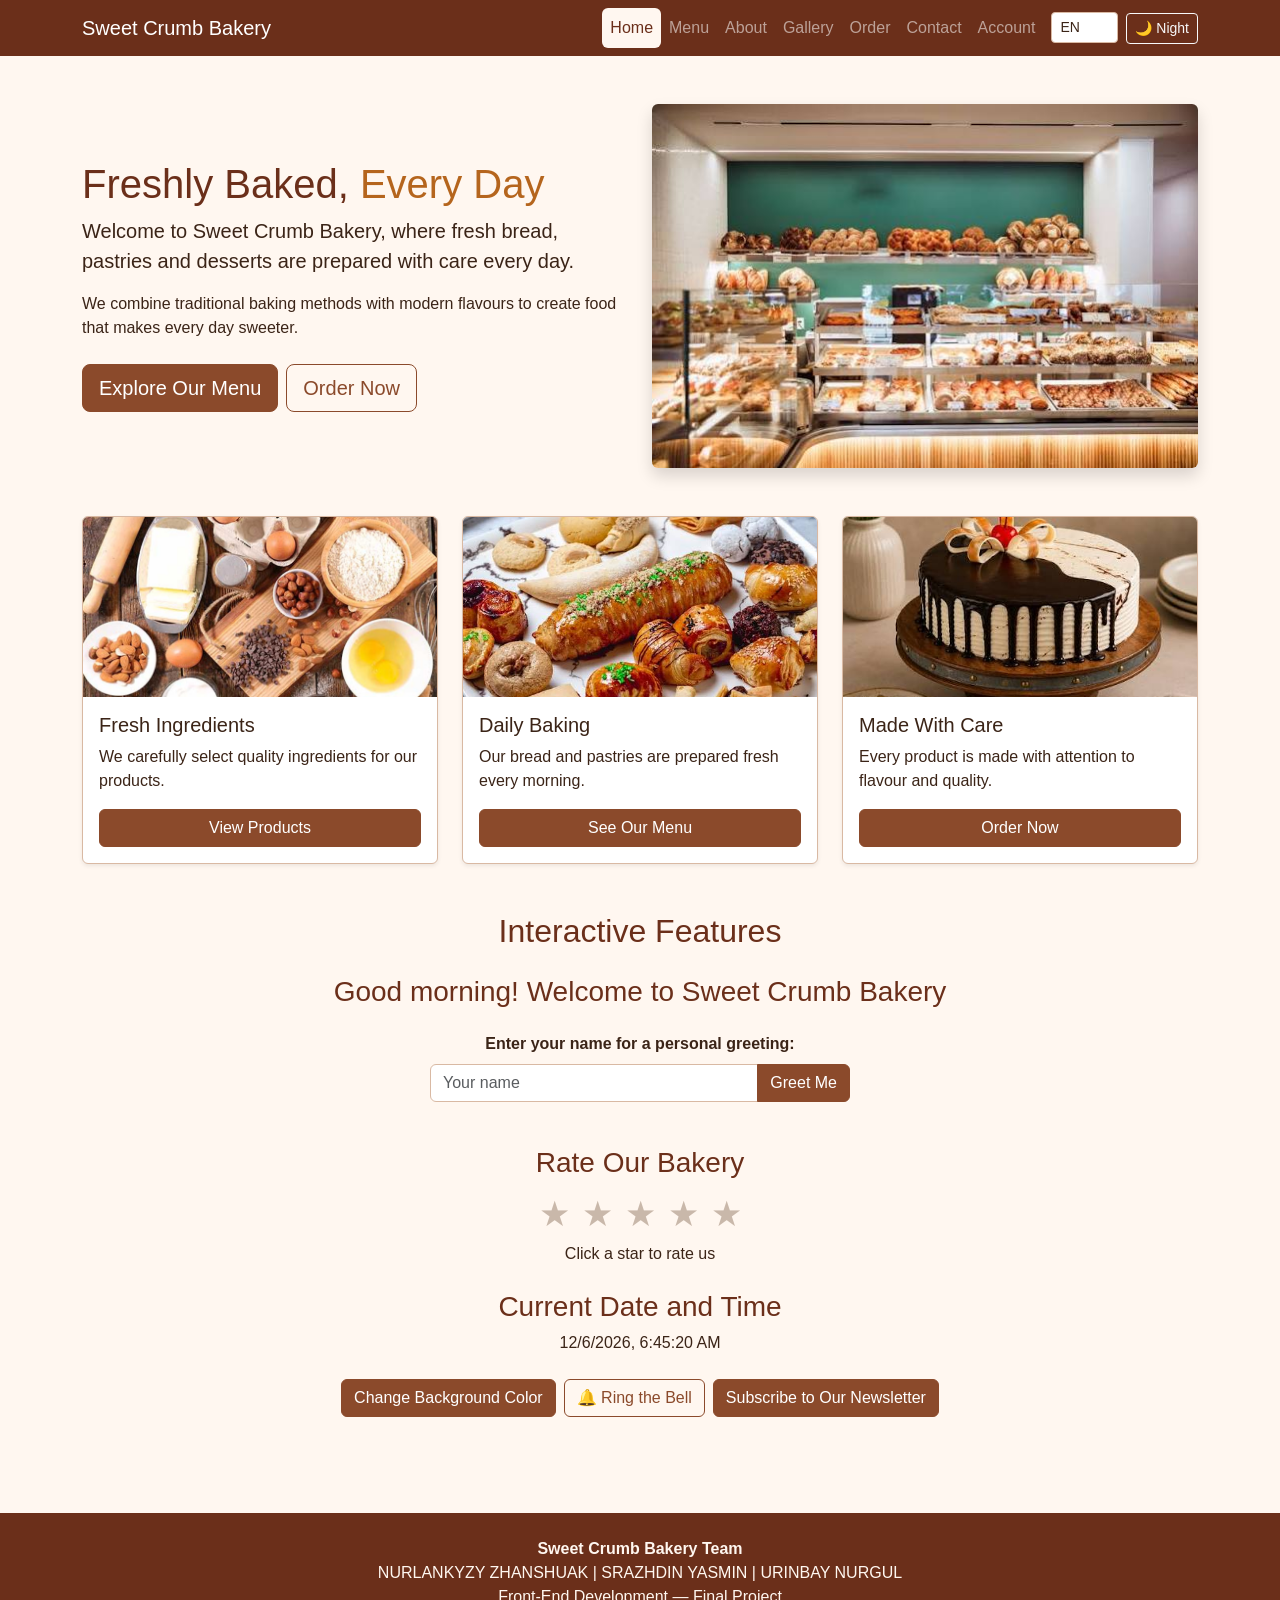
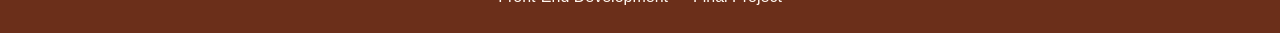
==== index.html @ 8404bae7 "Add home page (yasmin)" ====
<!DOCTYPE html>
<html lang="en">
<head>
<!-- Page created by SRAZHDIN YASMIN -->
<meta charset="UTF-8">
<meta name="viewport" content="width=device-width, initial-scale=1.0">
<title>Sweet Crumb Bakery | Home</title>
<link href="https://cdn.jsdelivr.net/npm/bootstrap@5.3.3/dist/css/bootstrap.min.css" rel="stylesheet">
<link rel="stylesheet" href="css/style.css">
</head>
<body>
<div id="scroll-bar"></div>
<nav class="navbar navbar-expand-lg navbar-dark bakery-navbar">
<div class="container">
<a class="navbar-brand logo" href="index.html">Sweet Crumb Bakery</a>
<button class="navbar-toggler" type="button" data-bs-toggle="collapse" data-bs-target="#mainNavbar" aria-controls="mainNavbar" aria-expanded="false" aria-label="Toggle navigation"><span class="navbar-toggler-icon"></span></button>
<div class="collapse navbar-collapse" id="mainNavbar">
<ul class="navbar-nav ms-auto align-items-lg-center"><li class="nav-item"><a data-t class="nav-link active" href="index.html">Home</a></li><li class="nav-item"><a data-t class="nav-link" href="menu.html">Menu</a></li><li class="nav-item"><a data-t class="nav-link" href="about.html">About</a></li><li class="nav-item"><a data-t class="nav-link" href="gallery.html">Gallery</a></li><li class="nav-item"><a data-t class="nav-link" href="order.html">Order</a></li><li class="nav-item"><a data-t class="nav-link" href="contact.html">Contact</a></li><li class="nav-item"><a data-t class="nav-link" href="auth.html">Account</a></li>
<li class="nav-item ms-lg-2"><select id="lang-select" class="form-select form-select-sm d-inline-block w-auto me-2" aria-label="Language"><option value="en">EN</option><option value="ru">RU</option><option value="kk">KK</option></select><button type="button" id="theme-toggle" class="btn btn-outline-light btn-sm">🌙 Night</button></li>
</ul></div></div></nav>
<main class="container py-5">
<section class="row align-items-center g-4 mb-5">
<div class="col-lg-6"><h1 data-t>Freshly Baked, <span class="highlight">Every Day</span></h1>
<p class="fs-5">Welcome to Sweet Crumb Bakery, where fresh bread, pastries and desserts are prepared with care every day.</p>
<p>We combine traditional baking methods with modern flavours to create food that makes every day sweeter.</p>
<div class="d-flex flex-wrap gap-2 mt-4"><a class="btn btn-primary btn-lg" href="menu.html">Explore Our Menu</a><a class="btn btn-outline-secondary btn-lg" href="order.html">Order Now</a></div></div>
<div class="col-lg-6"><img loading="lazy" src="images/home-page1.jpg" class="img-fluid rounded shadow" alt="Fresh bread and pastries"></div></section>

<div class="row g-4">
<div class="col-12 col-md-6 col-lg-4"><article class="card h-100 shadow-sm"><img loading="lazy" src="images/home-page2.jpg" class="card-img-top" alt="Fresh ingredients"><div class="card-body d-flex flex-column"><h3 class="card-title h5">Fresh Ingredients</h3><p>We carefully select quality ingredients for our products.</p><a class="btn btn-primary mt-auto" href="menu.html">View Products</a></div></article></div>
<div class="col-12 col-md-6 col-lg-4"><article class="card h-100 shadow-sm"><img loading="lazy" src="images/home-page3.jpg" class="card-img-top" alt="Fresh pastries"><div class="card-body d-flex flex-column"><h3 class="card-title h5">Daily Baking</h3><p>Our bread and pastries are prepared fresh every morning.</p><a class="btn btn-primary mt-auto" href="menu.html">See Our Menu</a></div></article></div>
<div class="col-12 col-md-6 col-lg-4"><article class="card h-100 shadow-sm"><img loading="lazy" src="images/home-page4.jpg" class="card-img-top" alt="Bakery cake"><div class="card-body d-flex flex-column"><h3 class="card-title h5">Made With Care</h3><p>Every product is made with attention to flavour and quality.</p><a class="btn btn-primary mt-auto" href="order.html">Order Now</a></div></article></div>
</div><section class="my-5 text-center"><h2 data-t class="mb-4">Interactive Features</h2>
<h3 id="time-greeting">Welcome to Sweet Crumb Bakery</h3>
<form id="greeting-form" class="mx-auto my-4" style="max-width:420px" novalidate>
<label class="form-label fw-bold" for="user-name">Enter your name for a personal greeting:</label>
<div class="input-group"><input type="text" id="user-name" class="form-control" placeholder="Your name" data-rule="required"><button type="submit" class="btn btn-primary">Greet Me</button></div>
<div class="error" aria-live="polite"></div><p id="personal-greeting" class="fw-bold"></p></form>
<h3>Rate Our Bakery</h3>
<div class="rating-stars" role="radiogroup" aria-label="Bakery rating"><button type="button" class="star" data-value="1" aria-label="1 star">★</button><button type="button" class="star" data-value="2" aria-label="2 stars">★</button><button type="button" class="star" data-value="3" aria-label="3 stars">★</button><button type="button" class="star" data-value="4" aria-label="4 stars">★</button><button type="button" class="star" data-value="5" aria-label="5 stars">★</button></div>
<p id="rating-value">Click a star to rate us</p>
<h3 class="mt-4">Current Date and Time</h3><p id="date-time"></p>
<div class="d-flex flex-wrap justify-content-center gap-2 mt-4">
<button type="button" id="color-change-btn" class="btn btn-primary">Change Background Color</button>
<button type="button" id="bell-btn" class="btn btn-outline-secondary">🔔 Ring the Bell</button>
<button type="button" id="open-popup-btn" class="btn btn-primary">Subscribe to Our Newsletter</button></div></section>
<div id="contact-popup" class="contact-popup" hidden><div class="popup-content" role="dialog" aria-modal="true" aria-labelledby="popup-title">
<button type="button" id="close-popup-btn" class="popup-close" aria-label="Close">&times;</button>
<h2 data-t id="popup-title">Join Our Sweet Community!</h2><p>Subscribe for bakery news and special offers.</p>
<form id="popup-form" novalidate><div class="mb-3"><label class="form-label" for="popup-email">Email Address</label><input class="form-control" id="popup-email" name="popup-email" type="text" data-rule="required email"><div class="error" aria-live="polite"></div></div><button type="submit" class="btn btn-primary">Subscribe</button>
<p class="success mt-3" id="popup-success" hidden>Thank you for subscribing!</p></form></div></div>
</main>
<footer><div class="container text-center py-4">
<p><strong>Sweet Crumb Bakery Team</strong></p>
<p>NURLANKYZY ZHANSHUAK | SRAZHDIN YASMIN | URINBAY NURGUL</p>
<p>Front-End Development — Final Project</p></div></footer>
<button type="button" id="to-top" aria-label="Back to top">↑</button><div id="toast-box" class="toast-container position-fixed bottom-0 start-0 p-3"></div>
<script src="https://cdn.jsdelivr.net/npm/bootstrap@5.3.3/dist/js/bootstrap.bundle.min.js"></script>
<script src="js/script.js"></script>
</body>
</html>
---- css/style.css ----
:root {
  --bg: #fff7f0;
  --section: #fbe9dc;
  --text: #3b2417;
  --brown: #6b2f1a;
  --accent: #b5651d;
  --btn: #8b4a2b;
  --card: #fff;
}

[data-theme="dark"] {
  --bg: #1e1511;
  --section: #2a1d17;
  --text: #f5e9df;
  --brown: #3a1f12;
  --accent: #e0924f;
  --btn: #b5651d;
  --card: #2a1d17;
}

body {
  background: var(--bg);
  color: var(--text);
  font-family: Arial, Helvetica, sans-serif;
  transition: background 0.3s, color 0.3s;
  min-height: 100vh;
  display: flex;
  flex-direction: column;
}

h1, h2, h3 {
  color: var(--brown);
}

[data-theme="dark"] h1, [data-theme="dark"] h2, [data-theme="dark"] h3 {
  color: var(--accent);
}

.highlight {
  color: var(--accent);
}

.bakery-navbar {
  background: var(--brown);
}

.nav-link.active {
  background: #fff7f0;
  color: var(--brown) !important;
  border-radius: 6px;
}

.btn-primary {
  background: var(--btn);
  border-color: var(--btn);
  transition: transform 0.2s, box-shadow 0.2s;
}

.btn-primary:hover {
  background: var(--accent);
  border-color: var(--accent);
  transform: scale(1.05);
  box-shadow: 0 4px 10px rgba(0, 0, 0, 0.25);
}

.btn-outline-secondary {
  color: var(--btn);
  border-color: var(--btn);
  transition: transform 0.2s;
}

.btn-outline-secondary:hover {
  background: var(--btn);
  border-color: var(--btn);
  transform: scale(1.05);
}

.card, .form-control, .form-select {
  background: var(--card);
  color: var(--text);
  border-color: #d9b9a3;
}

.form-control:focus, .form-select:focus {
  background: var(--card);
  color: var(--text);
}

.card {
  transition: transform 0.25s, box-shadow 0.25s;
}

.card:hover {
  transform: translateY(-4px);
  box-shadow: 0 8px 18px rgba(0, 0, 0, 0.2);
}

.gallery-img {
  transition: transform 0.3s;
}

.gallery-img:hover {
  transform: scale(1.04);
}

.card-img-top {
  height: 180px;
  object-fit: cover;
}

.error {
  color: #c0392b;
  font-size: 0.9rem;
  min-height: 1.2rem;
}

[data-theme="dark"] .error {
  color: #ff8a7a;
}

.success {
  color: #2e7d32;
  font-weight: bold;
}

[data-theme="dark"] .success {
  color: #8fd694;
}

footer {
  background: var(--brown);
  color: #fff7f0;
  margin-top: auto;
}

footer p {
  margin: 0;
}

.star {
  background: none;
  border: 0;
  font-size: 2.2rem;
  color: #c9b8aa;
  transition: transform 0.2s, color 0.2s;
}

.star:hover {
  transform: scale(1.2);
}

.star.active {
  color: #e6a817;
}

.contact-popup {
  position: fixed;
  inset: 0;
  background: rgba(0, 0, 0, 0.55);
  display: flex;
  align-items: center;
  justify-content: center;
  z-index: 2000;
  padding: 1rem;
}

.contact-popup[hidden] {
  display: none;
}

.popup-content {
  position: relative;
  background: var(--bg);
  color: var(--text);
  padding: 2rem;
  border-radius: 12px;
  max-width: 420px;
  width: 100%;
  text-align: left;
}

.popup-close {
  position: absolute;
  top: 8px;
  right: 14px;
  background: none;
  border: 0;
  font-size: 2rem;
  color: var(--text);
}

#scroll-bar {
  position: fixed;
  top: 0;
  left: 0;
  height: 4px;
  width: 0;
  background: linear-gradient(90deg, var(--accent), #e6a817);
  z-index: 3000;
}

#to-top {
  display: none;
  position: fixed;
  right: 20px;
  bottom: 20px;
  width: 44px;
  height: 44px;
  border: 0;
  border-radius: 50%;
  background: var(--btn);
  color: #fff;
  font-size: 1.3rem;
  transition: transform 0.2s;
  z-index: 1500;
}

#to-top:hover {
  transform: scale(1.1);
}

.faq-item {
  border: 1px solid #d9b9a3;
  border-radius: 8px;
  margin-bottom: 0.6rem;
  overflow: hidden;
  background: var(--card);
}

.faq-q {
  width: 100%;
  text-align: left;
  background: none;
  border: 0;
  padding: 1rem;
  font-weight: bold;
  color: var(--text);
}

.faq-q::after {
  content: "+";
  float: right;
  transition: transform 0.3s;
}

.faq-q.open::after {
  transform: rotate(45deg);
}

.faq-a {
  max-height: 0;
  overflow: hidden;
  transition: max-height 0.35s ease;
  padding: 0 1rem;
}

.counter {
  color: var(--accent);
  font-weight: bold;
}

.badge-cat {
  background: var(--btn);
  color: #fff;
}

.breadcrumb a {
  color: var(--btn);
}

[data-theme="dark"] .breadcrumb a {
  color: var(--accent);
}

.breadcrumb-item.active {
  color: var(--text);
}

#bakeryCarousel {
  max-width: 700px;
  margin: 0 auto;
}

#bakeryCarousel .carousel-item img {
  width: 100%;
  height: 350px;
  object-fit: cover;
}

@media (max-width: 576px) {
  #bakeryCarousel .carousel-item img {
    height: 220px;
  }
}

main {
  flex: 1;
}
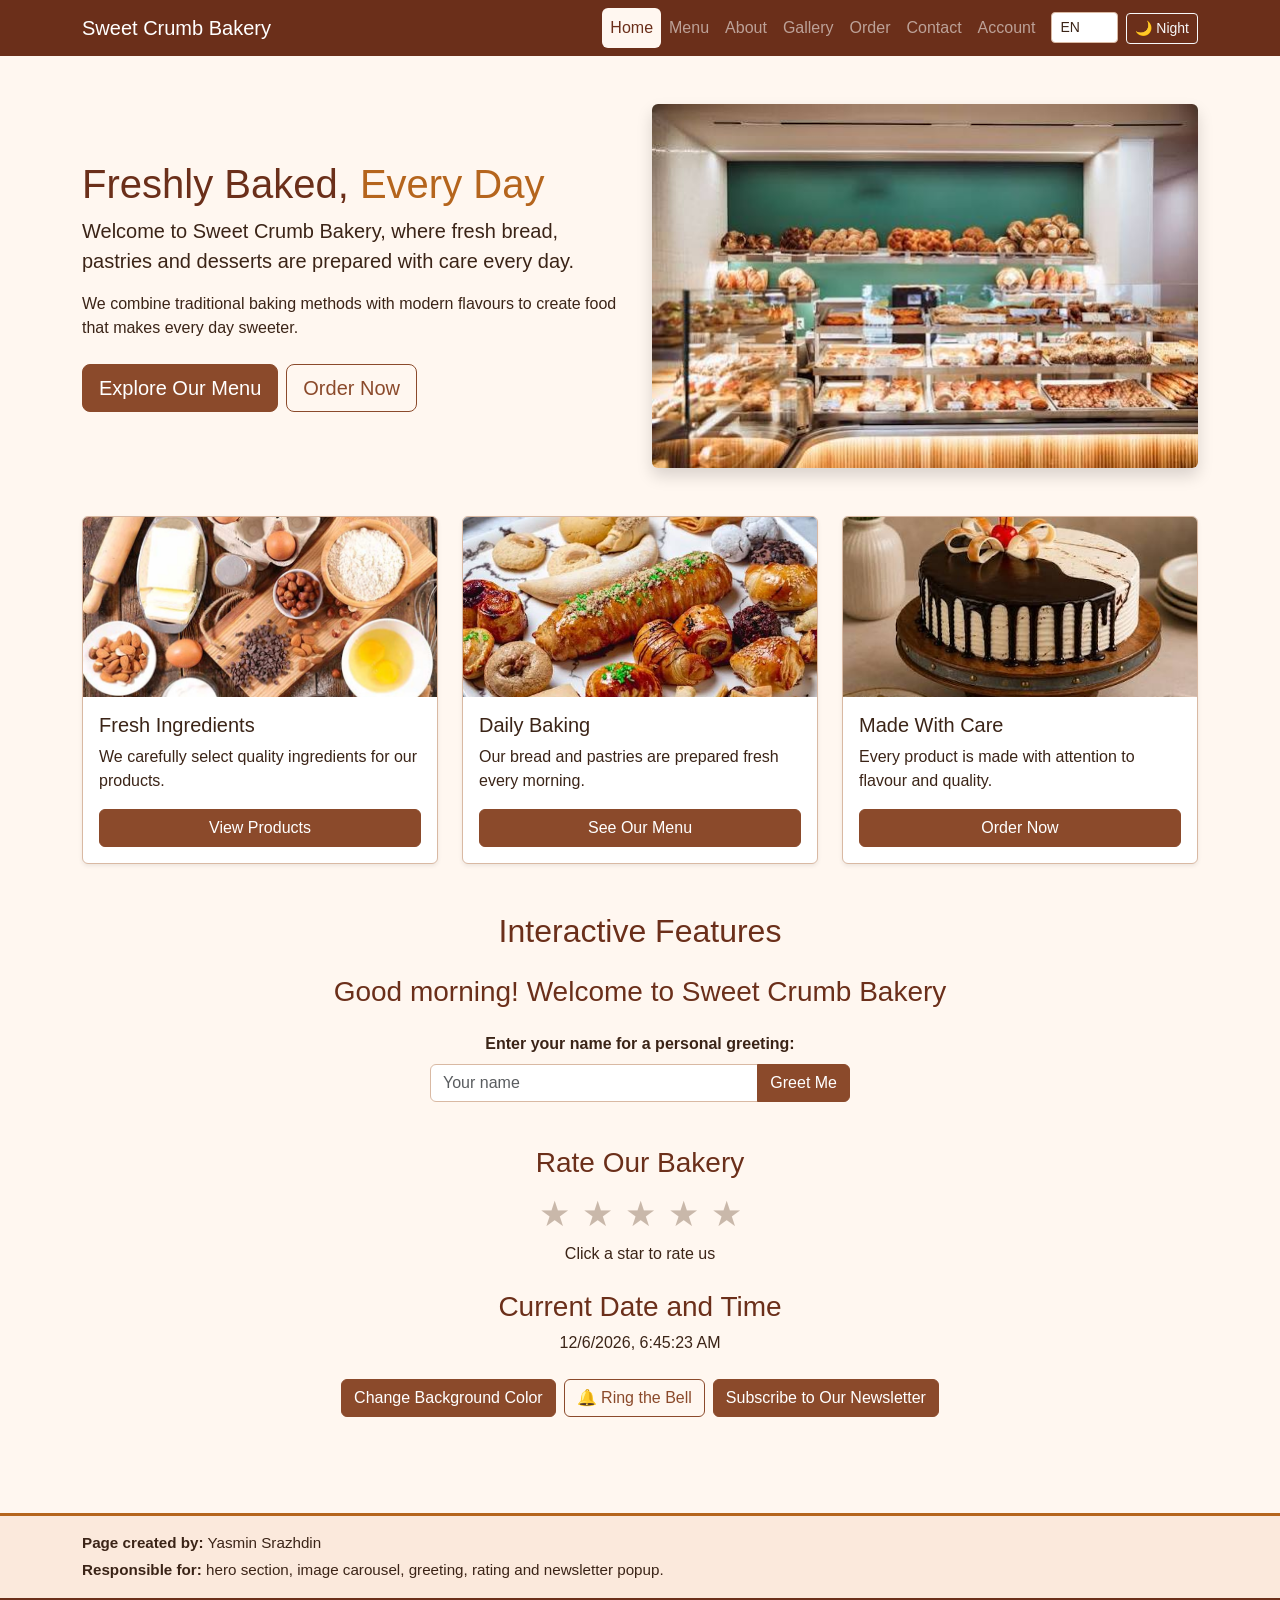
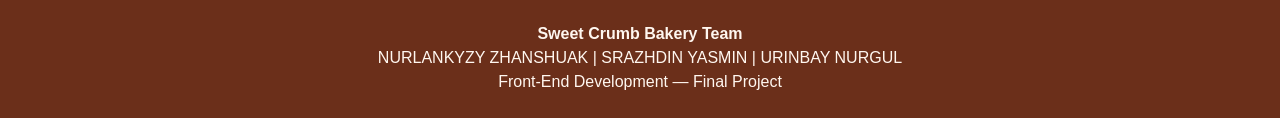
==== commit c5d3a271: "Update bakery pages" ====
--- a/index.html
+++ b/index.html
@@ -50,6 +50,12 @@
 <form id="popup-form" novalidate><div class="mb-3"><label class="form-label" for="popup-email">Email Address</label><input class="form-control" id="popup-email" name="popup-email" type="text" data-rule="required email"><div class="error" aria-live="polite"></div></div><button type="submit" class="btn btn-primary">Subscribe</button>
 <p class="success mt-3" id="popup-success" hidden>Thank you for subscribing!</p></form></div></div>
 </main>
+<section class="page-credit">
+  <div class="container">
+    <p class="mb-1"><strong>Page created by:</strong> Yasmin Srazhdin</p>
+    <p class="mb-0"><strong>Responsible for:</strong> hero section, image carousel, greeting, rating and newsletter popup.</p>
+  </div>
+</section>
 <footer><div class="container text-center py-4">
 <p><strong>Sweet Crumb Bakery Team</strong></p>
 <p>NURLANKYZY ZHANSHUAK | SRAZHDIN YASMIN | URINBAY NURGUL</p>
--- a/css/style.css
+++ b/css/style.css
@@ -95,13 +95,6 @@
   box-shadow: 0 8px 18px rgba(0, 0, 0, 0.2);
 }
 
-.gallery-img {
-  transition: transform 0.3s;
-}
-
-.gallery-img:hover {
-  transform: scale(1.04);
-}
 
 .card-img-top {
   height: 180px;
@@ -296,3 +289,25 @@
 main {
   flex: 1;
 }
+
+.page-credit {
+  background: var(--section, #fbe9dc);
+  border-top: 3px solid var(--accent, #b5651d);
+  padding: 1rem 0;
+  font-size: .95rem;
+  color: var(--text, #3b2417);
+}
+.suggest {
+  position: absolute;
+  z-index: 50;
+  left: .75rem;
+  right: .75rem;
+}
+.suggest .list-group-item,
+aside .list-group-item {
+  background: var(--card);
+  color: var(--text);
+}
+aside .list-group-item {
+  background: transparent;
+}
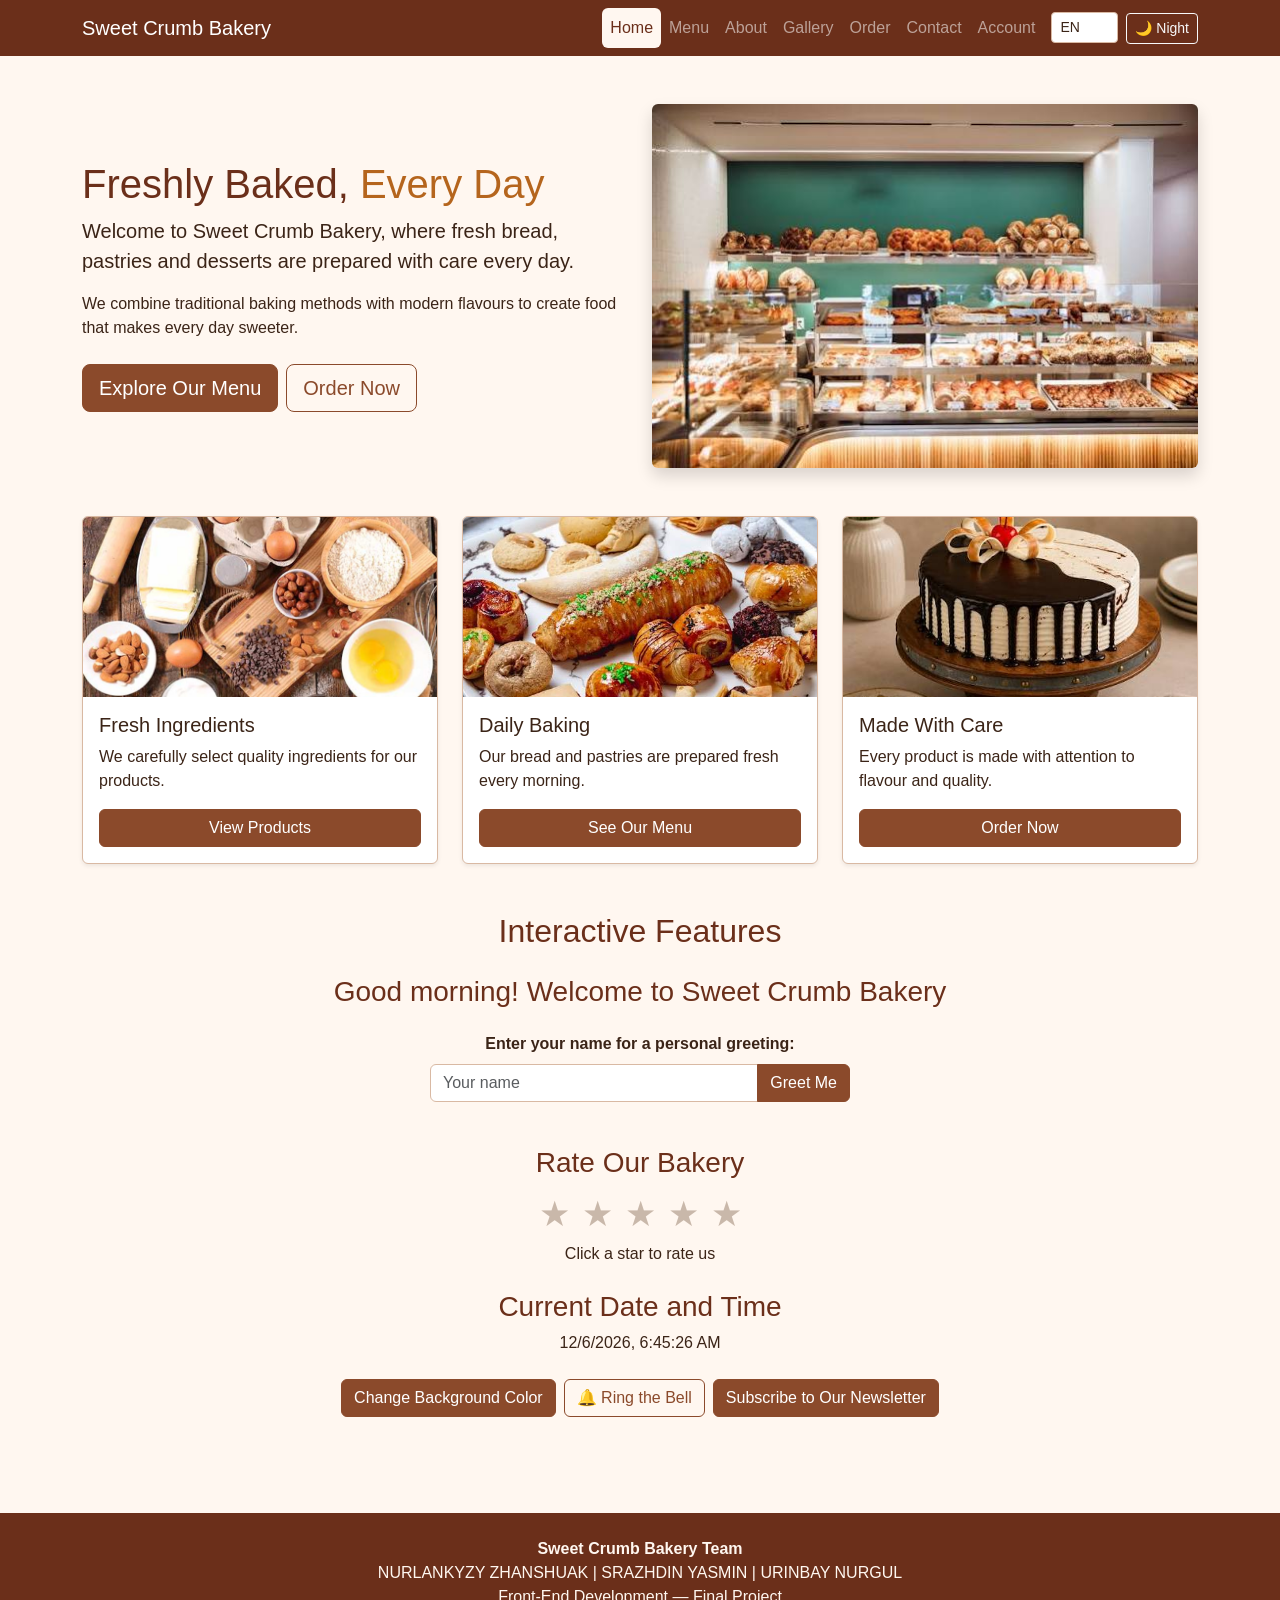
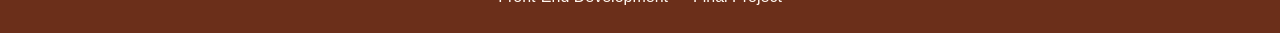
==== commit 77b9905e: "final" ====
--- a/index.html
+++ b/index.html
@@ -33,9 +33,14 @@
 </div><section class="my-5 text-center"><h2 data-t class="mb-4">Interactive Features</h2>
 <h3 id="time-greeting">Welcome to Sweet Crumb Bakery</h3>
 <form id="greeting-form" class="mx-auto my-4" style="max-width:420px" novalidate>
-<label class="form-label fw-bold" for="user-name">Enter your name for a personal greeting:</label>
-<div class="input-group"><input type="text" id="user-name" class="form-control" placeholder="Your name" data-rule="required"><button type="submit" class="btn btn-primary">Greet Me</button></div>
-<div class="error" aria-live="polite"></div><p id="personal-greeting" class="fw-bold"></p></form>
+  <label class="form-label fw-bold" for="user-name">Enter your name for a personal greeting:</label>
+  <div class="input-group">
+    <input type="text" id="user-name" name="user-name" class="form-control" placeholder="Your name" data-rule="required">
+    <button type="submit" class="btn btn-primary">Greet Me</button>
+  </div>
+  <div class="error" aria-live="polite"></div>
+  <p id="personal-greeting" class="fw-bold mt-2"></p>
+</form>
 <h3>Rate Our Bakery</h3>
 <div class="rating-stars" role="radiogroup" aria-label="Bakery rating"><button type="button" class="star" data-value="1" aria-label="1 star">★</button><button type="button" class="star" data-value="2" aria-label="2 stars">★</button><button type="button" class="star" data-value="3" aria-label="3 stars">★</button><button type="button" class="star" data-value="4" aria-label="4 stars">★</button><button type="button" class="star" data-value="5" aria-label="5 stars">★</button></div>
 <p id="rating-value">Click a star to rate us</p>
@@ -50,12 +55,6 @@
 <form id="popup-form" novalidate><div class="mb-3"><label class="form-label" for="popup-email">Email Address</label><input class="form-control" id="popup-email" name="popup-email" type="text" data-rule="required email"><div class="error" aria-live="polite"></div></div><button type="submit" class="btn btn-primary">Subscribe</button>
 <p class="success mt-3" id="popup-success" hidden>Thank you for subscribing!</p></form></div></div>
 </main>
-<section class="page-credit">
-  <div class="container">
-    <p class="mb-1"><strong>Page created by:</strong> Yasmin Srazhdin</p>
-    <p class="mb-0"><strong>Responsible for:</strong> hero section, image carousel, greeting, rating and newsletter popup.</p>
-  </div>
-</section>
 <footer><div class="container text-center py-4">
 <p><strong>Sweet Crumb Bakery Team</strong></p>
 <p>NURLANKYZY ZHANSHUAK | SRAZHDIN YASMIN | URINBAY NURGUL</p>
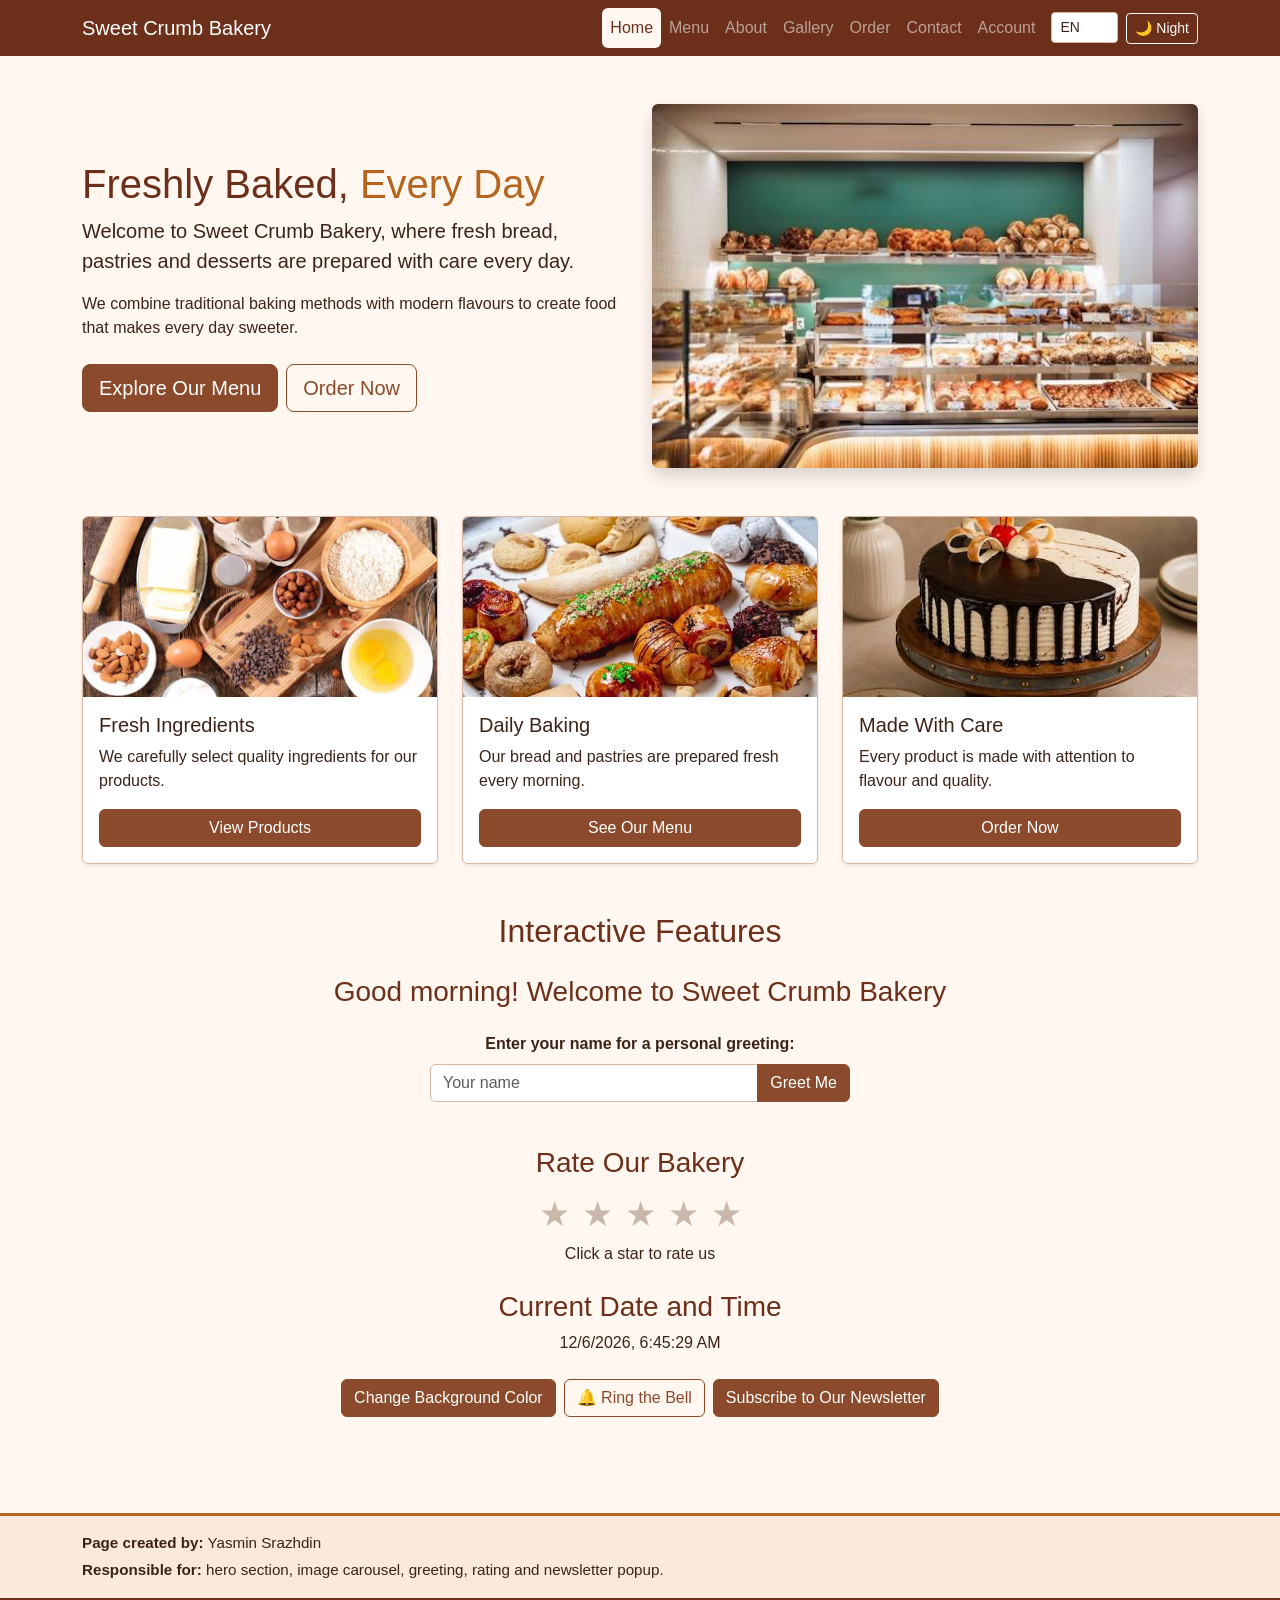
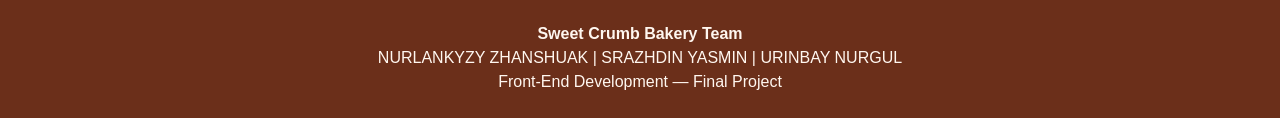
==== commit 9c6dae13: "Merge pull request #5 from nurgulurinbay/feature-yasmin-pages Update bakery pages" ====
--- a/index.html
+++ b/index.html
@@ -33,14 +33,9 @@
 </div><section class="my-5 text-center"><h2 data-t class="mb-4">Interactive Features</h2>
 <h3 id="time-greeting">Welcome to Sweet Crumb Bakery</h3>
 <form id="greeting-form" class="mx-auto my-4" style="max-width:420px" novalidate>
-  <label class="form-label fw-bold" for="user-name">Enter your name for a personal greeting:</label>
-  <div class="input-group">
-    <input type="text" id="user-name" name="user-name" class="form-control" placeholder="Your name" data-rule="required">
-    <button type="submit" class="btn btn-primary">Greet Me</button>
-  </div>
-  <div class="error" aria-live="polite"></div>
-  <p id="personal-greeting" class="fw-bold mt-2"></p>
-</form>
+<label class="form-label fw-bold" for="user-name">Enter your name for a personal greeting:</label>
+<div class="input-group"><input type="text" id="user-name" class="form-control" placeholder="Your name" data-rule="required"><button type="submit" class="btn btn-primary">Greet Me</button></div>
+<div class="error" aria-live="polite"></div><p id="personal-greeting" class="fw-bold"></p></form>
 <h3>Rate Our Bakery</h3>
 <div class="rating-stars" role="radiogroup" aria-label="Bakery rating"><button type="button" class="star" data-value="1" aria-label="1 star">★</button><button type="button" class="star" data-value="2" aria-label="2 stars">★</button><button type="button" class="star" data-value="3" aria-label="3 stars">★</button><button type="button" class="star" data-value="4" aria-label="4 stars">★</button><button type="button" class="star" data-value="5" aria-label="5 stars">★</button></div>
 <p id="rating-value">Click a star to rate us</p>
@@ -55,6 +50,12 @@
 <form id="popup-form" novalidate><div class="mb-3"><label class="form-label" for="popup-email">Email Address</label><input class="form-control" id="popup-email" name="popup-email" type="text" data-rule="required email"><div class="error" aria-live="polite"></div></div><button type="submit" class="btn btn-primary">Subscribe</button>
 <p class="success mt-3" id="popup-success" hidden>Thank you for subscribing!</p></form></div></div>
 </main>
+<section class="page-credit">
+  <div class="container">
+    <p class="mb-1"><strong>Page created by:</strong> Yasmin Srazhdin</p>
+    <p class="mb-0"><strong>Responsible for:</strong> hero section, image carousel, greeting, rating and newsletter popup.</p>
+  </div>
+</section>
 <footer><div class="container text-center py-4">
 <p><strong>Sweet Crumb Bakery Team</strong></p>
 <p>NURLANKYZY ZHANSHUAK | SRAZHDIN YASMIN | URINBAY NURGUL</p>
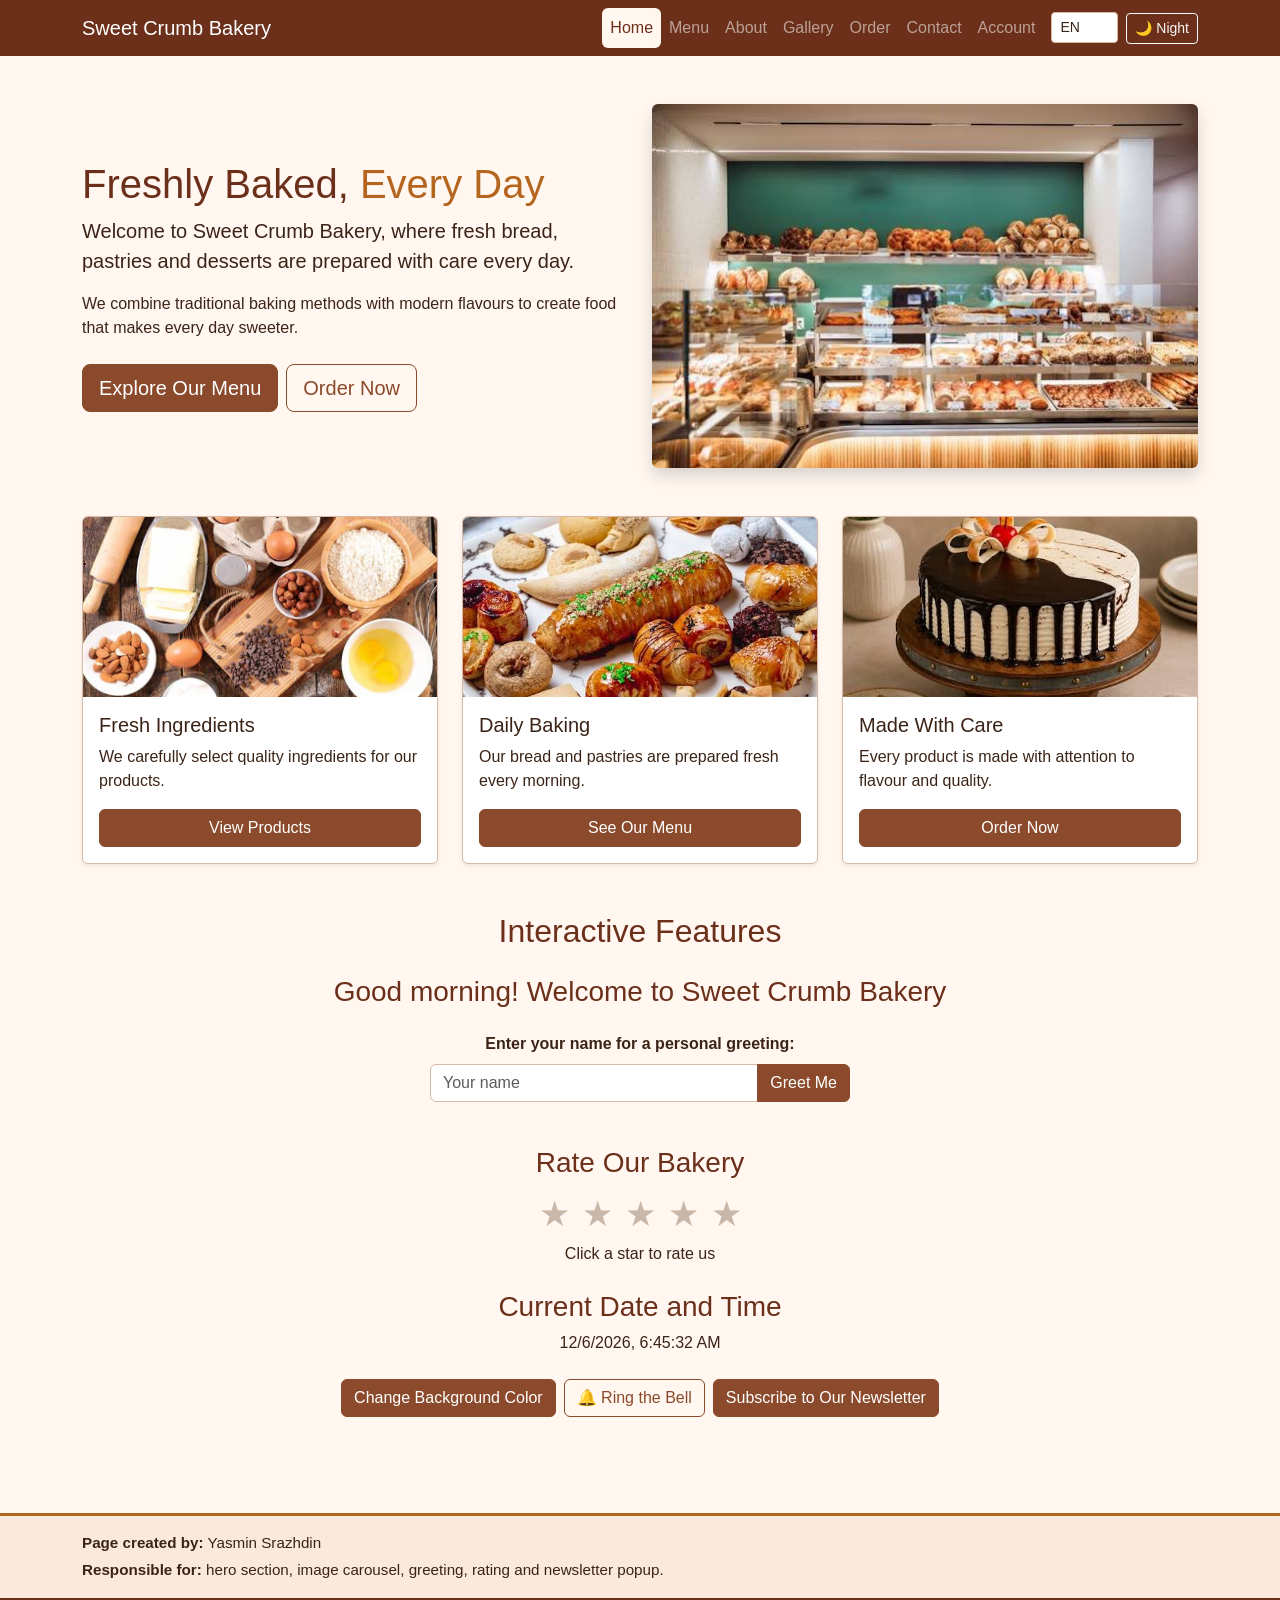
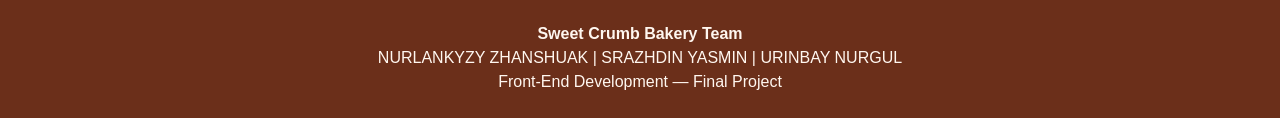
==== commit 771597b2: "Merge branch 'main' of https://github.com/nurgulurinbay/BakeryPlatformFinal" ====
--- a/index.html
+++ b/index.html
@@ -33,9 +33,14 @@
 </div><section class="my-5 text-center"><h2 data-t class="mb-4">Interactive Features</h2>
 <h3 id="time-greeting">Welcome to Sweet Crumb Bakery</h3>
 <form id="greeting-form" class="mx-auto my-4" style="max-width:420px" novalidate>
-<label class="form-label fw-bold" for="user-name">Enter your name for a personal greeting:</label>
-<div class="input-group"><input type="text" id="user-name" class="form-control" placeholder="Your name" data-rule="required"><button type="submit" class="btn btn-primary">Greet Me</button></div>
-<div class="error" aria-live="polite"></div><p id="personal-greeting" class="fw-bold"></p></form>
+  <label class="form-label fw-bold" for="user-name">Enter your name for a personal greeting:</label>
+  <div class="input-group">
+    <input type="text" id="user-name" name="user-name" class="form-control" placeholder="Your name" data-rule="required">
+    <button type="submit" class="btn btn-primary">Greet Me</button>
+  </div>
+  <div class="error" aria-live="polite"></div>
+  <p id="personal-greeting" class="fw-bold mt-2"></p>
+</form>
 <h3>Rate Our Bakery</h3>
 <div class="rating-stars" role="radiogroup" aria-label="Bakery rating"><button type="button" class="star" data-value="1" aria-label="1 star">★</button><button type="button" class="star" data-value="2" aria-label="2 stars">★</button><button type="button" class="star" data-value="3" aria-label="3 stars">★</button><button type="button" class="star" data-value="4" aria-label="4 stars">★</button><button type="button" class="star" data-value="5" aria-label="5 stars">★</button></div>
 <p id="rating-value">Click a star to rate us</p>
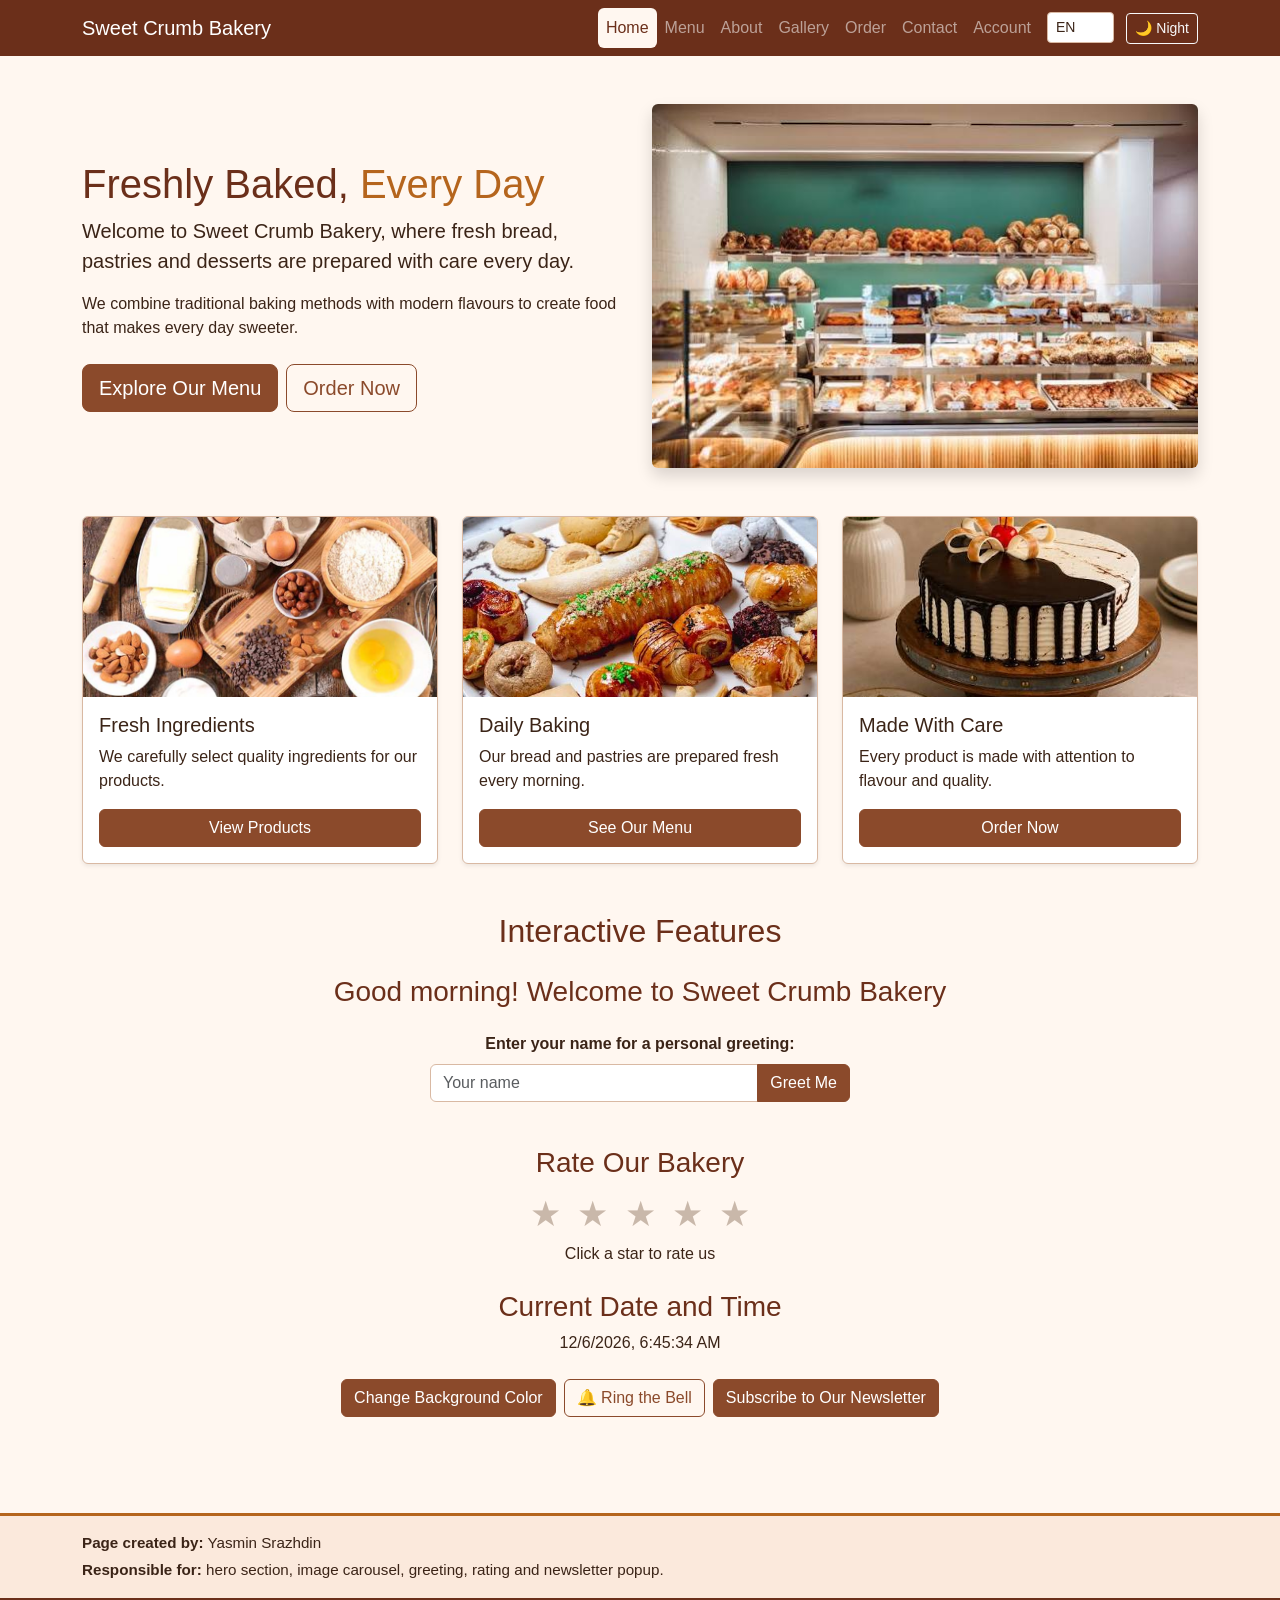
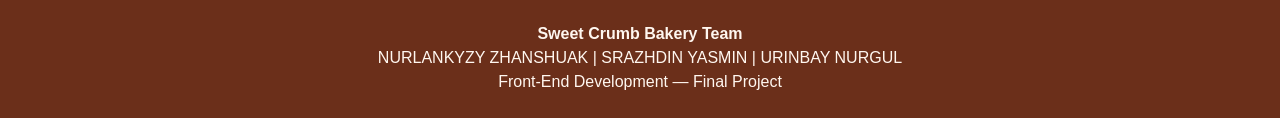
==== commit d27c6505: "final-correction" ====
--- a/index.html
+++ b/index.html
@@ -1,72 +1,178 @@
 <!DOCTYPE html>
 <html lang="en">
 <head>
-<!-- Page created by SRAZHDIN YASMIN -->
-<meta charset="UTF-8">
-<meta name="viewport" content="width=device-width, initial-scale=1.0">
-<title>Sweet Crumb Bakery | Home</title>
-<link href="https://cdn.jsdelivr.net/npm/bootstrap@5.3.3/dist/css/bootstrap.min.css" rel="stylesheet">
-<link rel="stylesheet" href="css/style.css">
+  <!-- Page created by SRAZHDIN YASMIN -->
+  <meta charset="UTF-8">
+  <meta name="viewport" content="width=device-width, initial-scale=1.0">
+  <title>Sweet Crumb Bakery | Home</title>
+  <link href="https://cdn.jsdelivr.net/npm/bootstrap@5.3.3/dist/css/bootstrap.min.css" rel="stylesheet">
+  <link rel="stylesheet" href="css/style.css">
 </head>
 <body>
-<div id="scroll-bar"></div>
-<nav class="navbar navbar-expand-lg navbar-dark bakery-navbar">
-<div class="container">
-<a class="navbar-brand logo" href="index.html">Sweet Crumb Bakery</a>
-<button class="navbar-toggler" type="button" data-bs-toggle="collapse" data-bs-target="#mainNavbar" aria-controls="mainNavbar" aria-expanded="false" aria-label="Toggle navigation"><span class="navbar-toggler-icon"></span></button>
-<div class="collapse navbar-collapse" id="mainNavbar">
-<ul class="navbar-nav ms-auto align-items-lg-center"><li class="nav-item"><a data-t class="nav-link active" href="index.html">Home</a></li><li class="nav-item"><a data-t class="nav-link" href="menu.html">Menu</a></li><li class="nav-item"><a data-t class="nav-link" href="about.html">About</a></li><li class="nav-item"><a data-t class="nav-link" href="gallery.html">Gallery</a></li><li class="nav-item"><a data-t class="nav-link" href="order.html">Order</a></li><li class="nav-item"><a data-t class="nav-link" href="contact.html">Contact</a></li><li class="nav-item"><a data-t class="nav-link" href="auth.html">Account</a></li>
-<li class="nav-item ms-lg-2"><select id="lang-select" class="form-select form-select-sm d-inline-block w-auto me-2" aria-label="Language"><option value="en">EN</option><option value="ru">RU</option><option value="kk">KK</option></select><button type="button" id="theme-toggle" class="btn btn-outline-light btn-sm">🌙 Night</button></li>
-</ul></div></div></nav>
-<main class="container py-5">
-<section class="row align-items-center g-4 mb-5">
-<div class="col-lg-6"><h1 data-t>Freshly Baked, <span class="highlight">Every Day</span></h1>
-<p class="fs-5">Welcome to Sweet Crumb Bakery, where fresh bread, pastries and desserts are prepared with care every day.</p>
-<p>We combine traditional baking methods with modern flavours to create food that makes every day sweeter.</p>
-<div class="d-flex flex-wrap gap-2 mt-4"><a class="btn btn-primary btn-lg" href="menu.html">Explore Our Menu</a><a class="btn btn-outline-secondary btn-lg" href="order.html">Order Now</a></div></div>
-<div class="col-lg-6"><img loading="lazy" src="images/home-page1.jpg" class="img-fluid rounded shadow" alt="Fresh bread and pastries"></div></section>
 
-<div class="row g-4">
-<div class="col-12 col-md-6 col-lg-4"><article class="card h-100 shadow-sm"><img loading="lazy" src="images/home-page2.jpg" class="card-img-top" alt="Fresh ingredients"><div class="card-body d-flex flex-column"><h3 class="card-title h5">Fresh Ingredients</h3><p>We carefully select quality ingredients for our products.</p><a class="btn btn-primary mt-auto" href="menu.html">View Products</a></div></article></div>
-<div class="col-12 col-md-6 col-lg-4"><article class="card h-100 shadow-sm"><img loading="lazy" src="images/home-page3.jpg" class="card-img-top" alt="Fresh pastries"><div class="card-body d-flex flex-column"><h3 class="card-title h5">Daily Baking</h3><p>Our bread and pastries are prepared fresh every morning.</p><a class="btn btn-primary mt-auto" href="menu.html">See Our Menu</a></div></article></div>
-<div class="col-12 col-md-6 col-lg-4"><article class="card h-100 shadow-sm"><img loading="lazy" src="images/home-page4.jpg" class="card-img-top" alt="Bakery cake"><div class="card-body d-flex flex-column"><h3 class="card-title h5">Made With Care</h3><p>Every product is made with attention to flavour and quality.</p><a class="btn btn-primary mt-auto" href="order.html">Order Now</a></div></article></div>
-</div><section class="my-5 text-center"><h2 data-t class="mb-4">Interactive Features</h2>
-<h3 id="time-greeting">Welcome to Sweet Crumb Bakery</h3>
-<form id="greeting-form" class="mx-auto my-4" style="max-width:420px" novalidate>
-  <label class="form-label fw-bold" for="user-name">Enter your name for a personal greeting:</label>
-  <div class="input-group">
-    <input type="text" id="user-name" name="user-name" class="form-control" placeholder="Your name" data-rule="required">
-    <button type="submit" class="btn btn-primary">Greet Me</button>
-  </div>
-  <div class="error" aria-live="polite"></div>
-  <p id="personal-greeting" class="fw-bold mt-2"></p>
-</form>
-<h3>Rate Our Bakery</h3>
-<div class="rating-stars" role="radiogroup" aria-label="Bakery rating"><button type="button" class="star" data-value="1" aria-label="1 star">★</button><button type="button" class="star" data-value="2" aria-label="2 stars">★</button><button type="button" class="star" data-value="3" aria-label="3 stars">★</button><button type="button" class="star" data-value="4" aria-label="4 stars">★</button><button type="button" class="star" data-value="5" aria-label="5 stars">★</button></div>
-<p id="rating-value">Click a star to rate us</p>
-<h3 class="mt-4">Current Date and Time</h3><p id="date-time"></p>
-<div class="d-flex flex-wrap justify-content-center gap-2 mt-4">
-<button type="button" id="color-change-btn" class="btn btn-primary">Change Background Color</button>
-<button type="button" id="bell-btn" class="btn btn-outline-secondary">🔔 Ring the Bell</button>
-<button type="button" id="open-popup-btn" class="btn btn-primary">Subscribe to Our Newsletter</button></div></section>
-<div id="contact-popup" class="contact-popup" hidden><div class="popup-content" role="dialog" aria-modal="true" aria-labelledby="popup-title">
-<button type="button" id="close-popup-btn" class="popup-close" aria-label="Close">&times;</button>
-<h2 data-t id="popup-title">Join Our Sweet Community!</h2><p>Subscribe for bakery news and special offers.</p>
-<form id="popup-form" novalidate><div class="mb-3"><label class="form-label" for="popup-email">Email Address</label><input class="form-control" id="popup-email" name="popup-email" type="text" data-rule="required email"><div class="error" aria-live="polite"></div></div><button type="submit" class="btn btn-primary">Subscribe</button>
-<p class="success mt-3" id="popup-success" hidden>Thank you for subscribing!</p></form></div></div>
-</main>
-<section class="page-credit">
-  <div class="container">
-    <p class="mb-1"><strong>Page created by:</strong> Yasmin Srazhdin</p>
-    <p class="mb-0"><strong>Responsible for:</strong> hero section, image carousel, greeting, rating and newsletter popup.</p>
-  </div>
-</section>
-<footer><div class="container text-center py-4">
-<p><strong>Sweet Crumb Bakery Team</strong></p>
-<p>NURLANKYZY ZHANSHUAK | SRAZHDIN YASMIN | URINBAY NURGUL</p>
-<p>Front-End Development — Final Project</p></div></footer>
-<button type="button" id="to-top" aria-label="Back to top">↑</button><div id="toast-box" class="toast-container position-fixed bottom-0 start-0 p-3"></div>
-<script src="https://cdn.jsdelivr.net/npm/bootstrap@5.3.3/dist/js/bootstrap.bundle.min.js"></script>
-<script src="js/script.js"></script>
+  <div id="scroll-bar"></div>
+
+  <nav class="navbar navbar-expand-lg navbar-dark bakery-navbar">
+    <div class="container">
+      <a class="navbar-brand logo" href="index.html">Sweet Crumb Bakery</a>
+      <button
+        class="navbar-toggler"
+        type="button"
+        data-bs-toggle="collapse"
+        data-bs-target="#mainNavbar"
+        aria-controls="mainNavbar"
+        aria-expanded="false"
+        aria-label="Toggle navigation"
+      >
+        <span class="navbar-toggler-icon"></span>
+      </button>
+
+      <div class="collapse navbar-collapse" id="mainNavbar">
+        <ul class="navbar-nav ms-auto align-items-lg-center">
+          <li class="nav-item"><a data-t class="nav-link active" href="index.html">Home</a></li>
+          <li class="nav-item"><a data-t class="nav-link" href="menu.html">Menu</a></li>
+          <li class="nav-item"><a data-t class="nav-link" href="about.html">About</a></li>
+          <li class="nav-item"><a data-t class="nav-link" href="gallery.html">Gallery</a></li>
+          <li class="nav-item"><a data-t class="nav-link" href="order.html">Order</a></li>
+          <li class="nav-item"><a data-t class="nav-link" href="contact.html">Contact</a></li>
+          <li class="nav-item"><a data-t class="nav-link" href="auth.html">Account</a></li>
+          <li class="nav-item ms-lg-2">
+            <select id="lang-select" class="form-select form-select-sm d-inline-block w-auto me-2" aria-label="Language">
+              <option value="en">EN</option>
+              <option value="ru">RU</option>
+              <option value="kk">KK</option>
+            </select>
+            <button type="button" id="theme-toggle" class="btn btn-outline-light btn-sm">🌙 Night</button>
+          </li>
+        </ul>
+      </div>
+    </div>
+  </nav>
+
+  <main class="container py-5">
+    <section class="row align-items-center g-4 mb-5">
+      <div class="col-lg-6">
+        <h1 data-t>Freshly Baked, <span class="highlight">Every Day</span></h1>
+        <p class="fs-5">Welcome to Sweet Crumb Bakery, where fresh bread, pastries and desserts are prepared with care every day.</p>
+        <p>We combine traditional baking methods with modern flavours to create food that makes every day sweeter.</p>
+        <div class="d-flex flex-wrap gap-2 mt-4">
+          <a class="btn btn-primary btn-lg" href="menu.html">Explore Our Menu</a>
+          <a class="btn btn-outline-secondary btn-lg" href="order.html">Order Now</a>
+        </div>
+      </div>
+
+      <div class="col-lg-6">
+        <img loading="lazy" src="images/home-page1.jpg" class="img-fluid rounded shadow" alt="Fresh bread and pastries">
+      </div>
+    </section>
+
+    <div class="row g-4">
+      <div class="col-12 col-md-6 col-lg-4">
+        <article class="card h-100 shadow-sm">
+          <img loading="lazy" src="images/home-page2.jpg" class="card-img-top" alt="Fresh ingredients">
+          <div class="card-body d-flex flex-column">
+            <h3 class="card-title h5">Fresh Ingredients</h3>
+            <p>We carefully select quality ingredients for our products.</p>
+            <a class="btn btn-primary mt-auto" href="menu.html">View Products</a>
+          </div>
+        </article>
+      </div>
+
+      <div class="col-12 col-md-6 col-lg-4">
+        <article class="card h-100 shadow-sm">
+          <img loading="lazy" src="images/home-page3.jpg" class="card-img-top" alt="Fresh pastries">
+          <div class="card-body d-flex flex-column">
+            <h3 class="card-title h5">Daily Baking</h3>
+            <p>Our bread and pastries are prepared fresh every morning.</p>
+            <a class="btn btn-primary mt-auto" href="menu.html">See Our Menu</a>
+          </div>
+        </article>
+      </div>
+
+      <div class="col-12 col-md-6 col-lg-4">
+        <article class="card h-100 shadow-sm">
+          <img loading="lazy" src="images/home-page4.jpg" class="card-img-top" alt="Bakery cake">
+          <div class="card-body d-flex flex-column">
+            <h3 class="card-title h5">Made With Care</h3>
+            <p>Every product is made with attention to flavour and quality.</p>
+            <a class="btn btn-primary mt-auto" href="order.html">Order Now</a>
+          </div>
+        </article>
+      </div>
+    </div>
+
+    <section class="my-5 text-center">
+      <h2 data-t class="mb-4">Interactive Features</h2>
+      <h3 id="time-greeting">Welcome to Sweet Crumb Bakery</h3>
+
+      <form id="greeting-form" class="mx-auto my-4" style="max-width:420px" novalidate>
+        <label class="form-label fw-bold" for="user-name">Enter your name for a personal greeting:</label>
+        <div class="input-group">
+          <input type="text" id="user-name" name="user-name" class="form-control" placeholder="Your name" data-rule="required">
+          <button type="submit" class="btn btn-primary">Greet Me</button>
+        </div>
+        <div class="error" aria-live="polite"></div>
+        <p id="personal-greeting" class="fw-bold mt-2"></p>
+      </form>
+
+      <h3>Rate Our Bakery</h3>
+      <div class="rating-stars" role="radiogroup" aria-label="Bakery rating">
+        <button type="button" class="star" data-value="1" aria-label="1 star">★</button>
+        <button type="button" class="star" data-value="2" aria-label="2 stars">★</button>
+        <button type="button" class="star" data-value="3" aria-label="3 stars">★</button>
+        <button type="button" class="star" data-value="4" aria-label="4 stars">★</button>
+        <button type="button" class="star" data-value="5" aria-label="5 stars">★</button>
+      </div>
+      <p id="rating-value">Click a star to rate us</p>
+
+      <h3 class="mt-4">Current Date and Time</h3>
+      <p id="date-time"></p>
+
+      <div class="d-flex flex-wrap justify-content-center gap-2 mt-4">
+        <button type="button" id="color-change-btn" class="btn btn-primary">Change Background Color</button>
+        <button type="button" id="bell-btn" class="btn btn-outline-secondary">🔔 Ring the Bell</button>
+        <button type="button" id="open-popup-btn" class="btn btn-primary">Subscribe to Our Newsletter</button>
+      </div>
+    </section>
+
+    <div id="contact-popup" class="contact-popup" hidden>
+      <div class="popup-content" role="dialog" aria-modal="true" aria-labelledby="popup-title">
+        <button type="button" id="close-popup-btn" class="popup-close" aria-label="Close">&times;</button>
+        <h2 data-t id="popup-title">Join Our Sweet Community!</h2>
+        <p>Subscribe for bakery news and special offers.</p>
+
+        <form id="popup-form" novalidate>
+          <div class="mb-3">
+            <label class="form-label" for="popup-email">Email Address</label>
+            <input class="form-control" id="popup-email" name="popup-email" type="text" data-rule="required email">
+            <div class="error" aria-live="polite"></div>
+          </div>
+          <button type="submit" class="btn btn-primary">Subscribe</button>
+          <p class="success mt-3" id="popup-success" hidden>Thank you for subscribing!</p>
+        </form>
+      </div>
+    </div>
+  </main>
+
+  <section class="page-credit">
+    <div class="container">
+      <p class="mb-1"><strong>Page created by:</strong> Yasmin Srazhdin</p>
+      <p class="mb-0"><strong>Responsible for:</strong> hero section, image carousel, greeting, rating and newsletter popup.</p>
+    </div>
+  </section>
+
+  <footer>
+    <div class="container text-center py-4">
+      <p><strong>Sweet Crumb Bakery Team</strong></p>
+      <p>NURLANKYZY ZHANSHUAK | SRAZHDIN YASMIN | URINBAY NURGUL</p>
+      <p>Front-End Development — Final Project</p>
+    </div>
+  </footer>
+
+  <button type="button" id="to-top" aria-label="Back to top">↑</button>
+  <div id="toast-box" class="toast-container position-fixed bottom-0 start-0 p-3"></div>
+
+  <script src="https://cdn.jsdelivr.net/npm/bootstrap@5.3.3/dist/js/bootstrap.bundle.min.js"></script>
+  <script src="js/script.js"></script>
 </body>
-</html>+</html>
